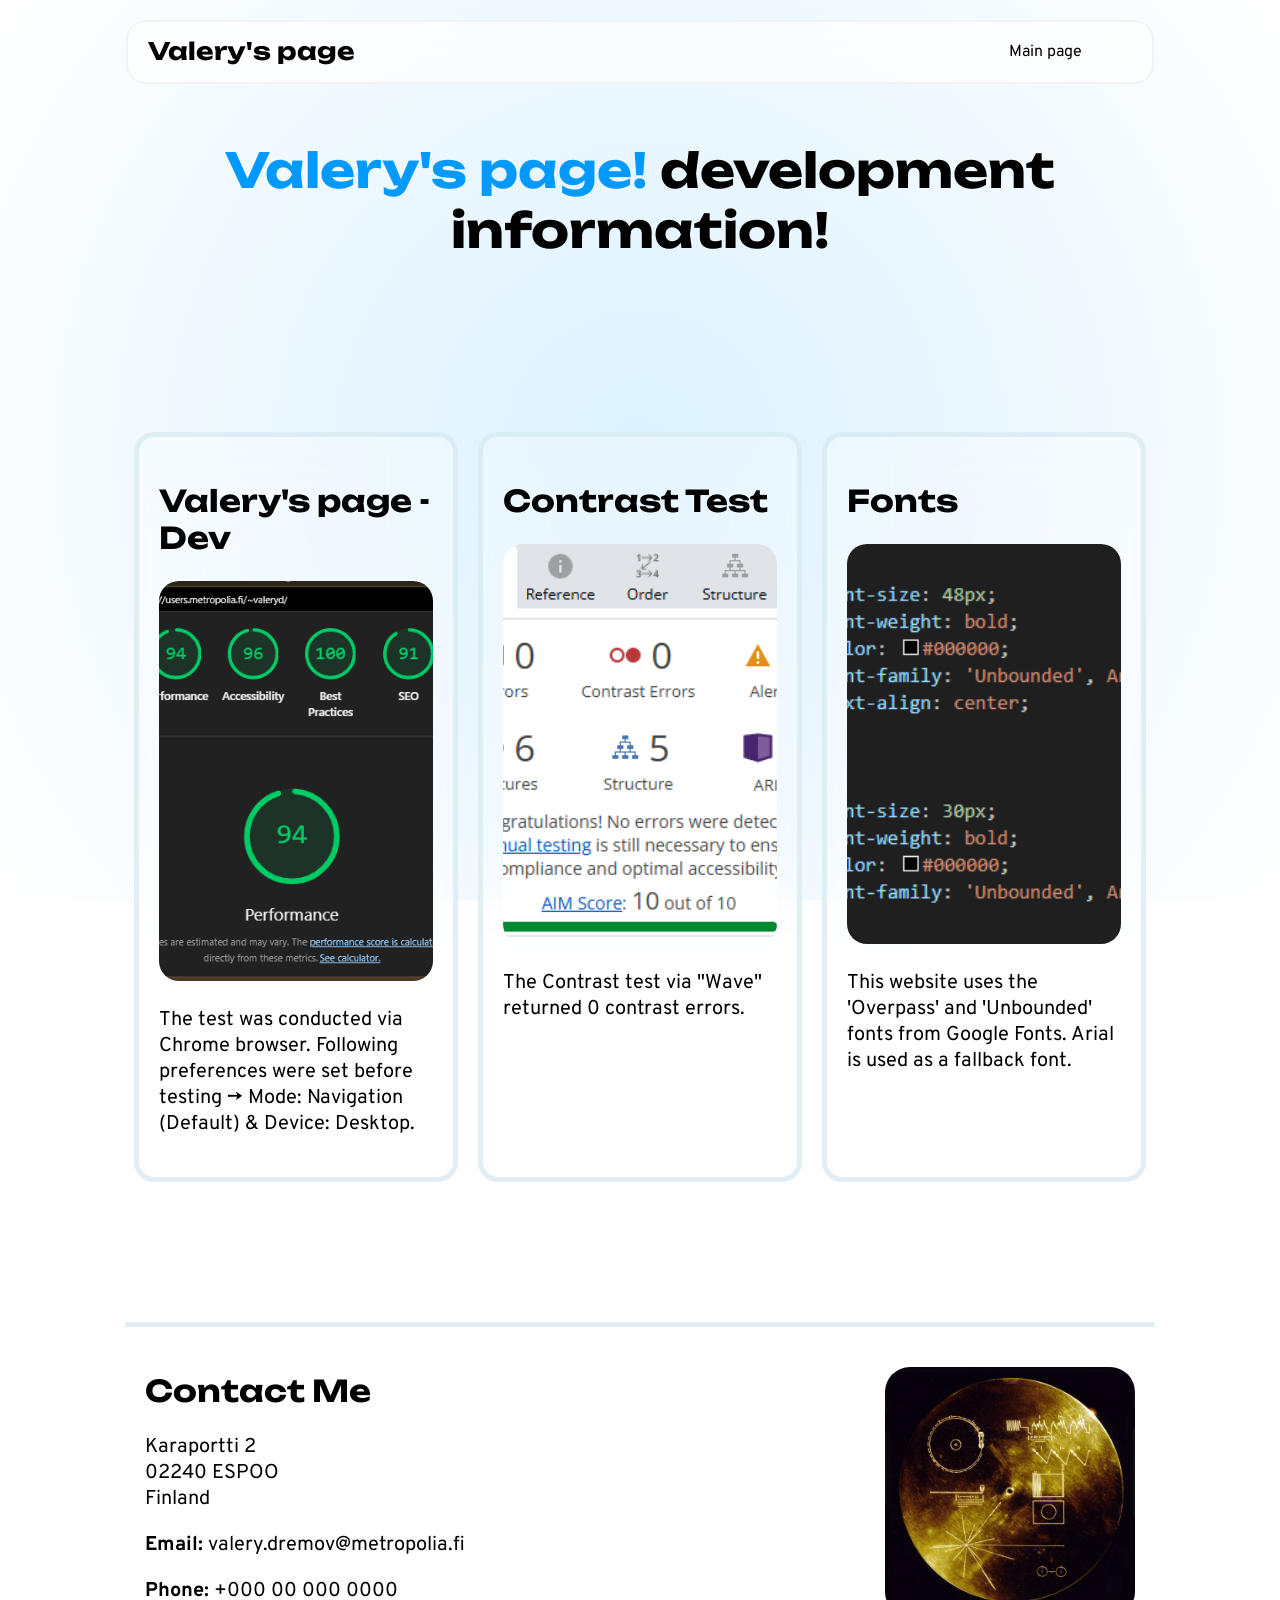
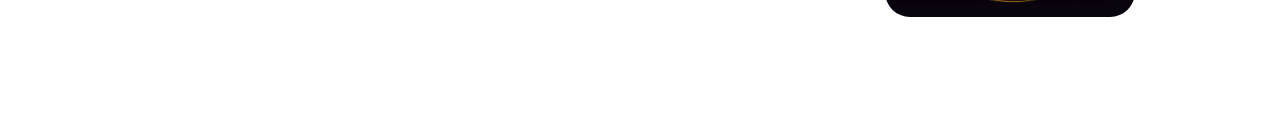
==== dev.html @ bad4673d "Title fix" ====
<!DOCTYPE html>
<html lang="en">

<head>
    <meta charset="UTF-8">
    <meta name="viewport" content="width=device-width, initial-scale=1.0">
    <title>Valery - Welcome!</title>
    <link rel="stylesheet" href="style.css">
    <link href="https://fonts.googleapis.com/css2?family=Overpass" rel="stylesheet">
    <link href="https://fonts.googleapis.com/css2?family=Unbounded" rel="stylesheet">
</head>

<body>
    
    <!-- Header -->
    <div class="header">
        <p class="logo-txt">Valery's page</p>
        <div class="navigation">
            <a href="index.html">Main page</a>
        </div>
    </div>

    <!-- Main -->
    <div class="section-1" id="home">
        <h1><span class="highlight">Valery's page!</span> development information!</h1>
    </div>

    <div class="section-2" id="gallery">
        <div class="card-holder">
            <h2>Valery's page - Dev</h2>
            <img class="card-holder-img" src="assets/google-lighthouse-rs.png" alt="Product 1"></img>
            <p>The test was conducted via Chrome browser. Following preferences were set before testing -> Mode: Navigation (Default) & Device: Desktop.</p>
        </div>
        <div class="card-holder">
            <h2>Contrast Test</h2>
            <img class="card-holder-img" src="assets/wave-contrast-rs.png" alt="Product 2"></img>
            <p>The Contrast test via "Wave" returned 0 contrast errors.</p>
        </div>
        <div class="card-holder">
            <h2>Fonts</h2>
            <img class="card-holder-img" src="assets/css-font-example.png" alt="Product 3"></img>
            <p></p>
            <p>This website uses the 'Overpass' and 'Unbounded' fonts from Google Fonts. Arial is used as a fallback font.</p>
        </div>
    </div>    
     
    <div class="footer" id="contact">
        <div class="contact-holder">
            <div class="contact-info">
                <h2>Contact Me</h2>
                <p>Karaportti 2<br>02240 ESPOO<br>Finland</p>
                <p><b>Email:</b> valery.dremov@metropolia.fi</p>
                <p><b>Phone:</b> +000 00 000 0000</p>
            </div>
            <img class="map-img" src="assets/map.png" alt="Map"></img>
        </div>
    </div>

</body>
---- style.css ----
body {
    font-family: 'Overpass', Arial;
    overflow-x: hidden;
    min-height: 100vh;
    max-width: 100vw;
    overflow-y: auto;
    background: radial-gradient(circle, hsla(204, 100%, 50%, 0.137) 0%, hsl(0, 0%, 100%) 100%);
    background-attachment: fixed;
}

/* Animations */
@keyframes logo-clr-fade {
    from {
        color: #0099ff;
    }
    to {
        color: #000000;
    }
}

/* Global */

* {
    transition: all 0.3s ease;
}

h1 {
    font-size: 48px;
    font-weight: bold;
    color: #000000;
    font-family: 'Unbounded', Arial;
    text-align: center;
}

h2 {
    font-size: 30px;
    font-weight: bold;
    color: #000000;
    font-family: 'Unbounded', Arial;
}

p {
    font-size: 20px;
    color: #000000;
}

.highlight {
    color: #0099ff;
    border-color: #0099ff !important;
}

/* Header */

.header {
    position: fixed;
    width: 80%;
    max-width: 2060px;
    left: 50%;
    top: 20px;
    transform: translateX(-50%);
    height: 60px;
    z-index: 10;
    background: rgba(255, 255, 255, 0.685);
    backdrop-filter: blur(20px);
    border: 2px solid rgba(240, 240, 240, 0.795);
    border-radius: 20px;
    cursor: pointer;
}

.header:hover {
    box-shadow: #0099ff44 0px 0px 100px;
}

.logo-txt {
    position: absolute;
    font-family: 'Unbounded', Arial;
    font-size: 24px;
    left: 20px;
    top: -10px;
    color: rgb(0, 0, 0);
    font-weight: bold;
    animation: logo-clr-fade 3s ease forwards;
}

.navigation {
    position: absolute;
    right: 20px;
    top: 50%;
    transform: translateY(-50%);
}

.header a {
    position: relative;
    color: rgb(0, 0, 0);
    text-decoration: none;
    right: 50px;
    font-size: 16px;
    padding-left: 35px;
    border: 0px;
}

.header a:hover {
    font-size: 20px;
    font-weight: bold;
    color: rgb(0, 153, 255);
}

/* Main */
.section-1 {
    position: relative;
    width: 80%;
    max-width: 2060px;
    top: 100px;
    height: auto;
    padding-bottom: 120px;
    display: flex;
    flex-direction: column;
    align-items: center;
    margin: 0 auto;
}

.section-1-img {
    width: 100%;
    border-radius: 30px;
    
}

.section-1-img-alt {
    font-size: 20px;
    color: rgb(0, 0, 0);
    margin-top: 10px;
    margin: 10px auto 0 auto;
    text-align: center;
}

.section-2 {
    position: relative;
    width: 80%;
    max-width: 2060px;
    top: 120px;
    display: flex;
    flex-wrap: wrap;
    gap: 20px;
    margin: 0 auto;
    padding-bottom: 120px;
}

.card-holder {
    flex: 1;
    min-width: 200px;
    background: rgba(255, 255, 255, 0.301);
    backdrop-filter: blur(30px);
    border-radius: 20px;
    border: 5px solid rgba(212, 232, 240, 0.705);
    padding: 20px;
    color: rgb(0, 0, 0) !important;
    cursor: pointer;
}

.card-holder:hover {
    transform: scale(1.1);
    z-index: 2;
    box-shadow: #959a9c88 0px 0px 80px;
}

.card-holder-img {
    width: 100%;
    height: 400px;
    border-radius: 20px;
    object-fit: cover;
}

.footer {
    position: relative;
    width: 80%;
    max-width: 2060px;
    top: 140px;
    height: auto;
    padding-bottom: 350px;
    display: flex;
    flex-direction: column;
    align-items: center;
    margin: 0 auto;
    background: rgba(255, 255, 255, 0);
}

.contact-holder {
    position: relative;
    width: 98%;
    max-width: 2060px;
    height: auto;
    left: 0;
    padding: 20px;
    border-top: 5px solid rgba(212, 232, 240, 0.705);
}

.contact-info {
    position: absolute;
    left: 20px;
}

.map-img {
    position: absolute;
    width: 250px;
    border-radius: 25px;
    margin-top: 20px;
    right: 20px;
}

/* Mobile */
@media (max-width: 780px) {
    .header {
        width: 95%;
        max-width: 100%;
        height: 120px;
    }

    .navigation {
        position: absolute;
        top: 60%;
        left: 50%;
        width: 100%;
        transform: translateX(-50%);
        display: flex;
        justify-content: center;
        gap: 30px;
    }

    .header a {
        font-size: 20px;
        right: 0;
        padding-left: 0;
    }

    .header a:hover {
        font-size: 20px;
    }

    .logo-txt {
        left: 50%;
        top: 0px;
        transform: translateX(-50%);
        font-size: 21px;
    }

    .section-1, .section-2, .footer {
        width: 95%;
        max-width: 100%;
    }

    .section-1 {
        top: 180px;
    }

    .section-1-img {
        min-height: 400px;
        object-fit: cover;
    }

    .card-holder:hover {
        transform: scale(1);
        box-shadow: none;
    }

    .map-img {
        width: 100px;
    }
}

@media (max-width: 560px) {

    .header {
        height: 100px;
    }

    .logo-txt {
        font-size: 17px;
    }

    .header a {
        font-size: 16px;
    }

    .navigation {
        gap: 25px;
    }

    .section-1 h1 {
        font-size: 32px;
    }

    .map-img {
        display: none;
    }

    .contact-info {
        position: relative;
        left: 0;
        text-align: center;
    }

    .contact-info h2 {
        font-size: 20px;
    }

    .contact-info p {
        font-size: 16px;
    }
}
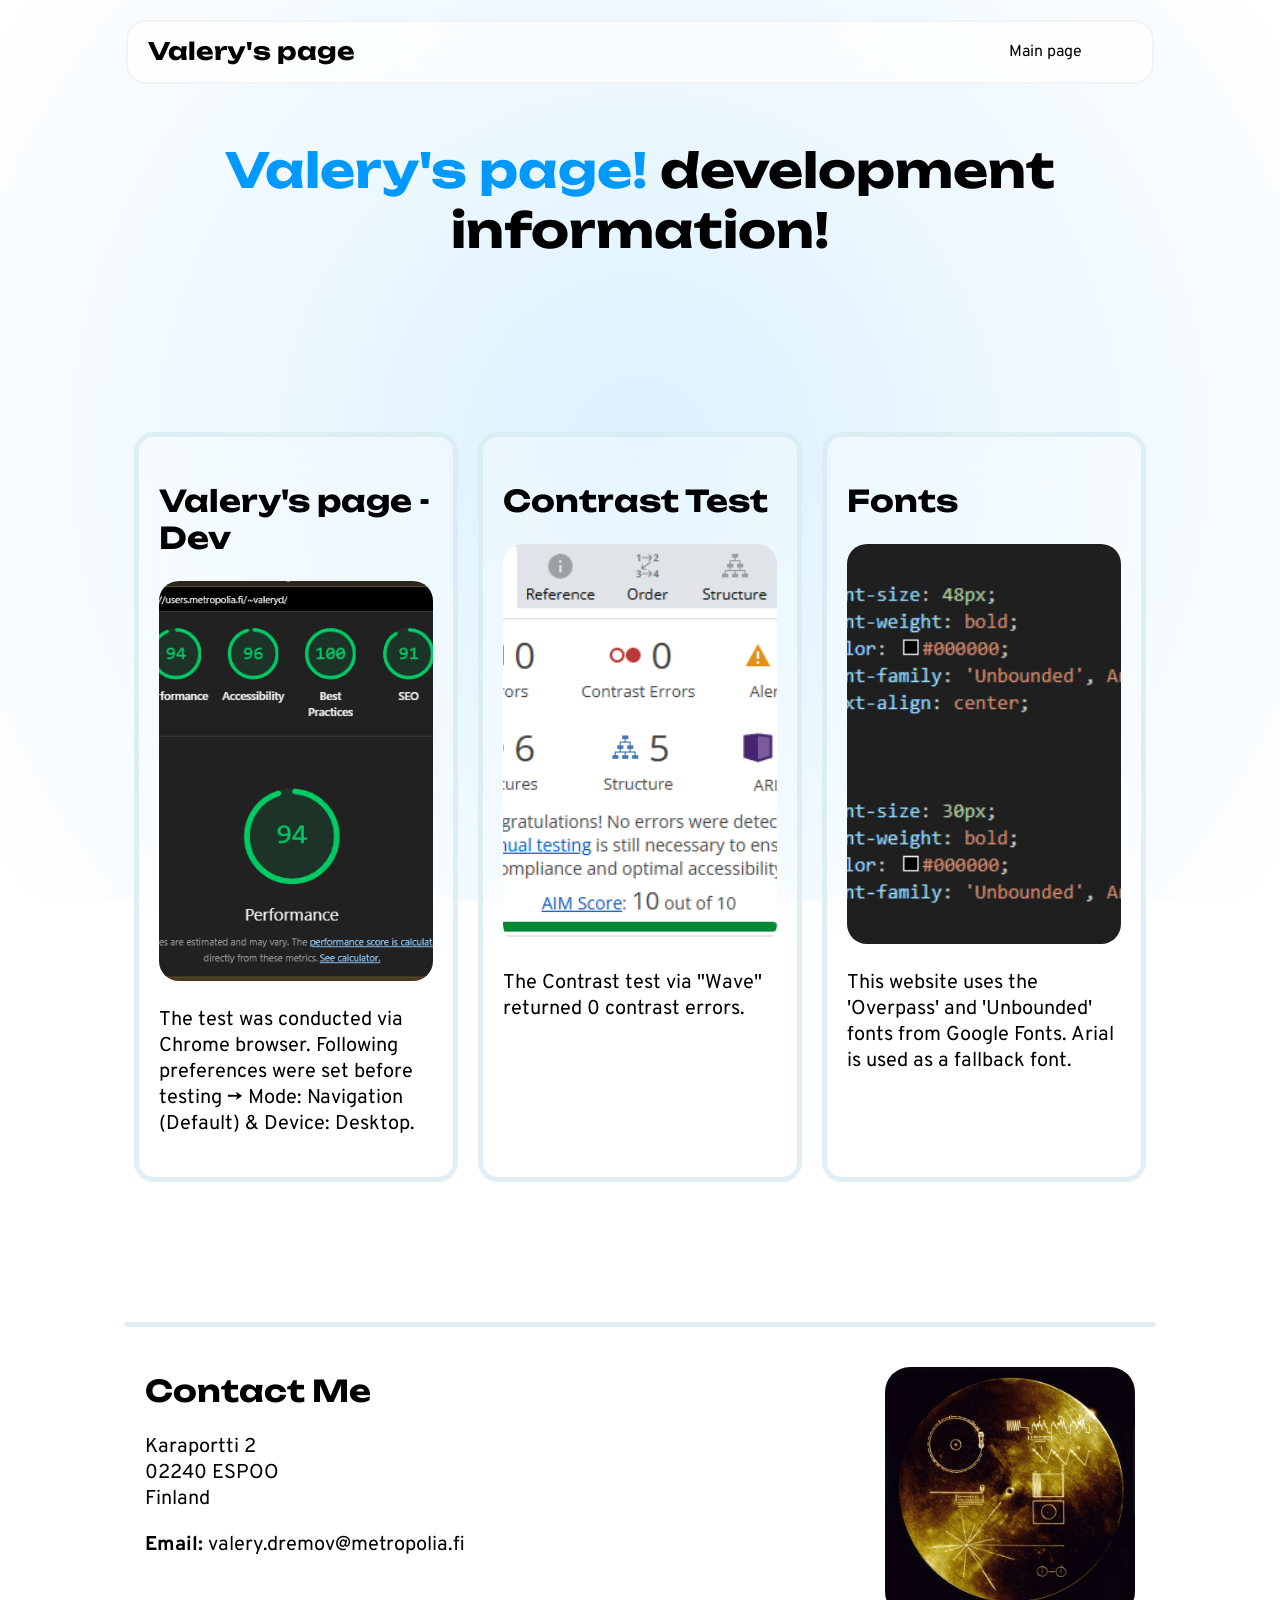
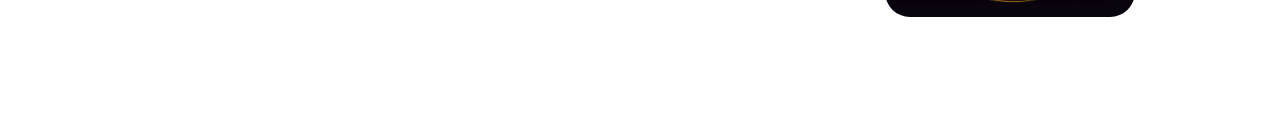
==== commit 05aa5c7c: "Footer fix" ====
--- a/dev.html
+++ b/dev.html
@@ -50,7 +50,6 @@
                 <h2>Contact Me</h2>
                 <p>Karaportti 2<br>02240 ESPOO<br>Finland</p>
                 <p><b>Email:</b> valery.dremov@metropolia.fi</p>
-                <p><b>Phone:</b> +000 00 000 0000</p>
             </div>
             <img class="map-img" src="assets/map.png" alt="Map"></img>
         </div>
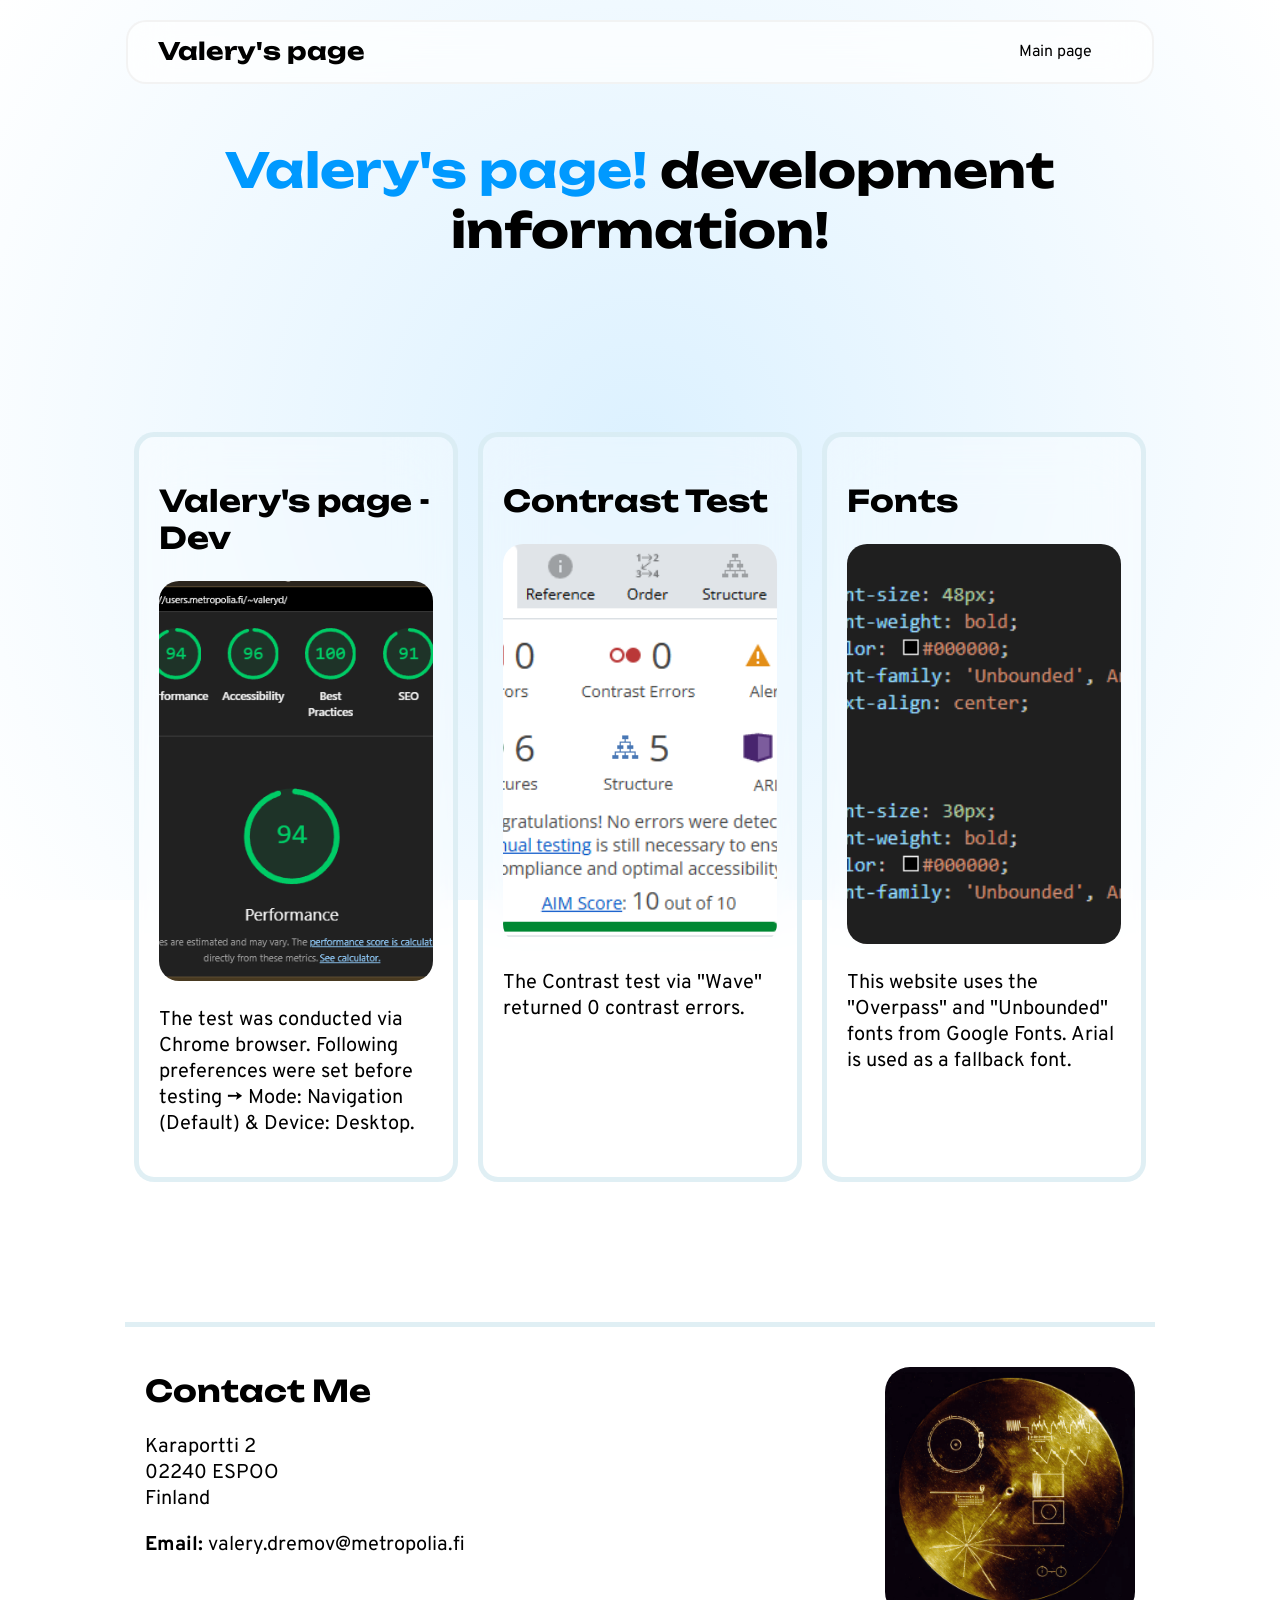
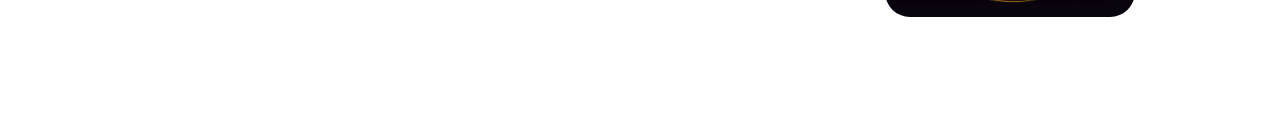
==== commit d865e1e6: "fix" ====
--- a/dev.html
+++ b/dev.html
@@ -40,7 +40,7 @@
             <h2>Fonts</h2>
             <img class="card-holder-img" src="assets/css-font-example.png" alt="Product 3"></img>
             <p></p>
-            <p>This website uses the 'Overpass' and 'Unbounded' fonts from Google Fonts. Arial is used as a fallback font.</p>
+            <p>This website uses the "Overpass" and "Unbounded" fonts from Google Fonts. Arial is used as a fallback font.</p>
         </div>
     </div>    
      
--- a/style.css
+++ b/style.css
@@ -75,7 +75,7 @@
     position: absolute;
     font-family: 'Unbounded', Arial;
     font-size: 24px;
-    left: 20px;
+    left: 30px;
     top: -10px;
     color: rgb(0, 0, 0);
     font-weight: bold;
@@ -84,7 +84,7 @@
 
 .navigation {
     position: absolute;
-    right: 20px;
+    right: 10px;
     top: 50%;
     transform: translateY(-50%);
 }
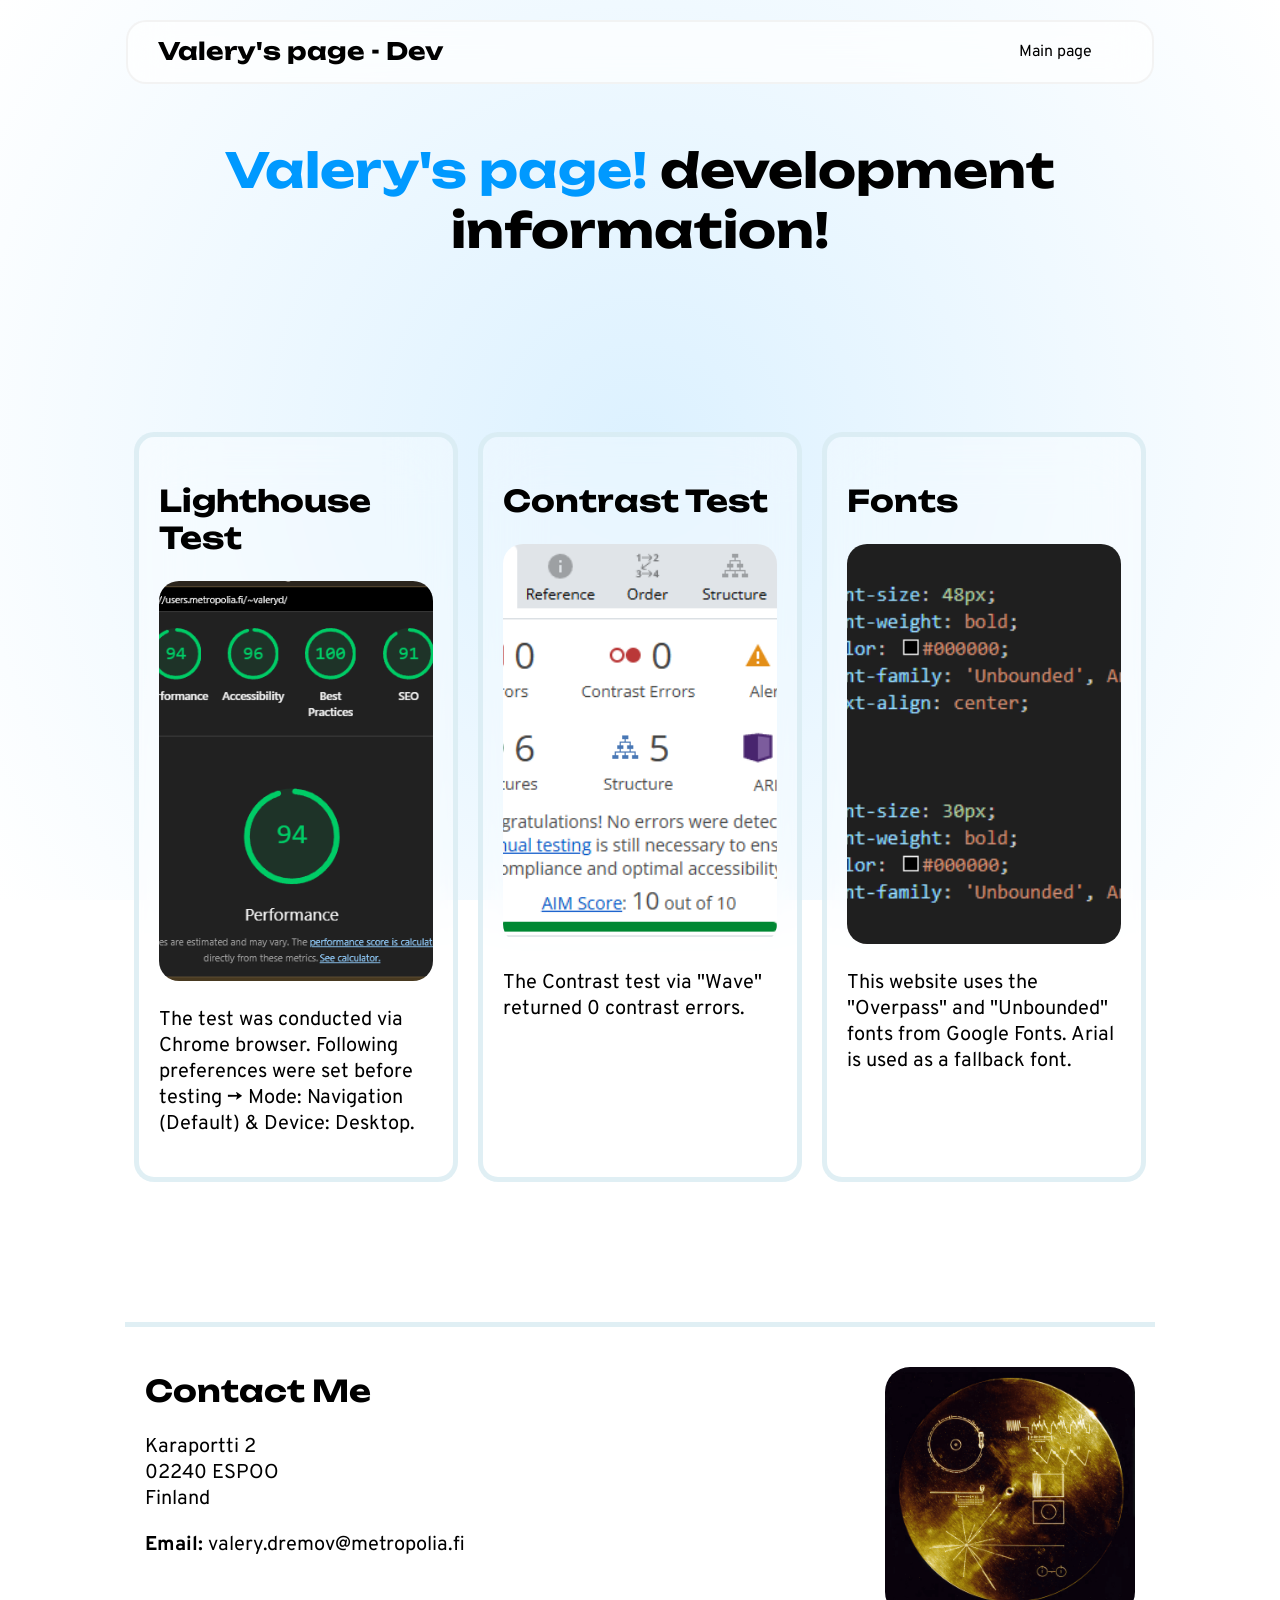
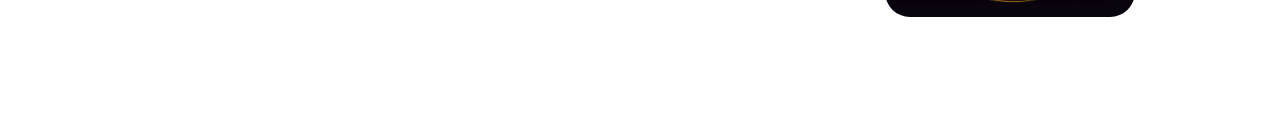
==== commit 81ee6c39: "Fixed card's title" ====
--- a/dev.html
+++ b/dev.html
@@ -14,7 +14,7 @@
     
     <!-- Header -->
     <div class="header">
-        <p class="logo-txt">Valery's page</p>
+        <p class="logo-txt">Valery's page - Dev</p>
         <div class="navigation">
             <a href="index.html">Main page</a>
         </div>
@@ -27,7 +27,7 @@
 
     <div class="section-2" id="gallery">
         <div class="card-holder">
-            <h2>Valery's page - Dev</h2>
+            <h2>Lighthouse Test</h2>
             <img class="card-holder-img" src="assets/google-lighthouse-rs.png" alt="Product 1"></img>
             <p>The test was conducted via Chrome browser. Following preferences were set before testing -> Mode: Navigation (Default) & Device: Desktop.</p>
         </div>
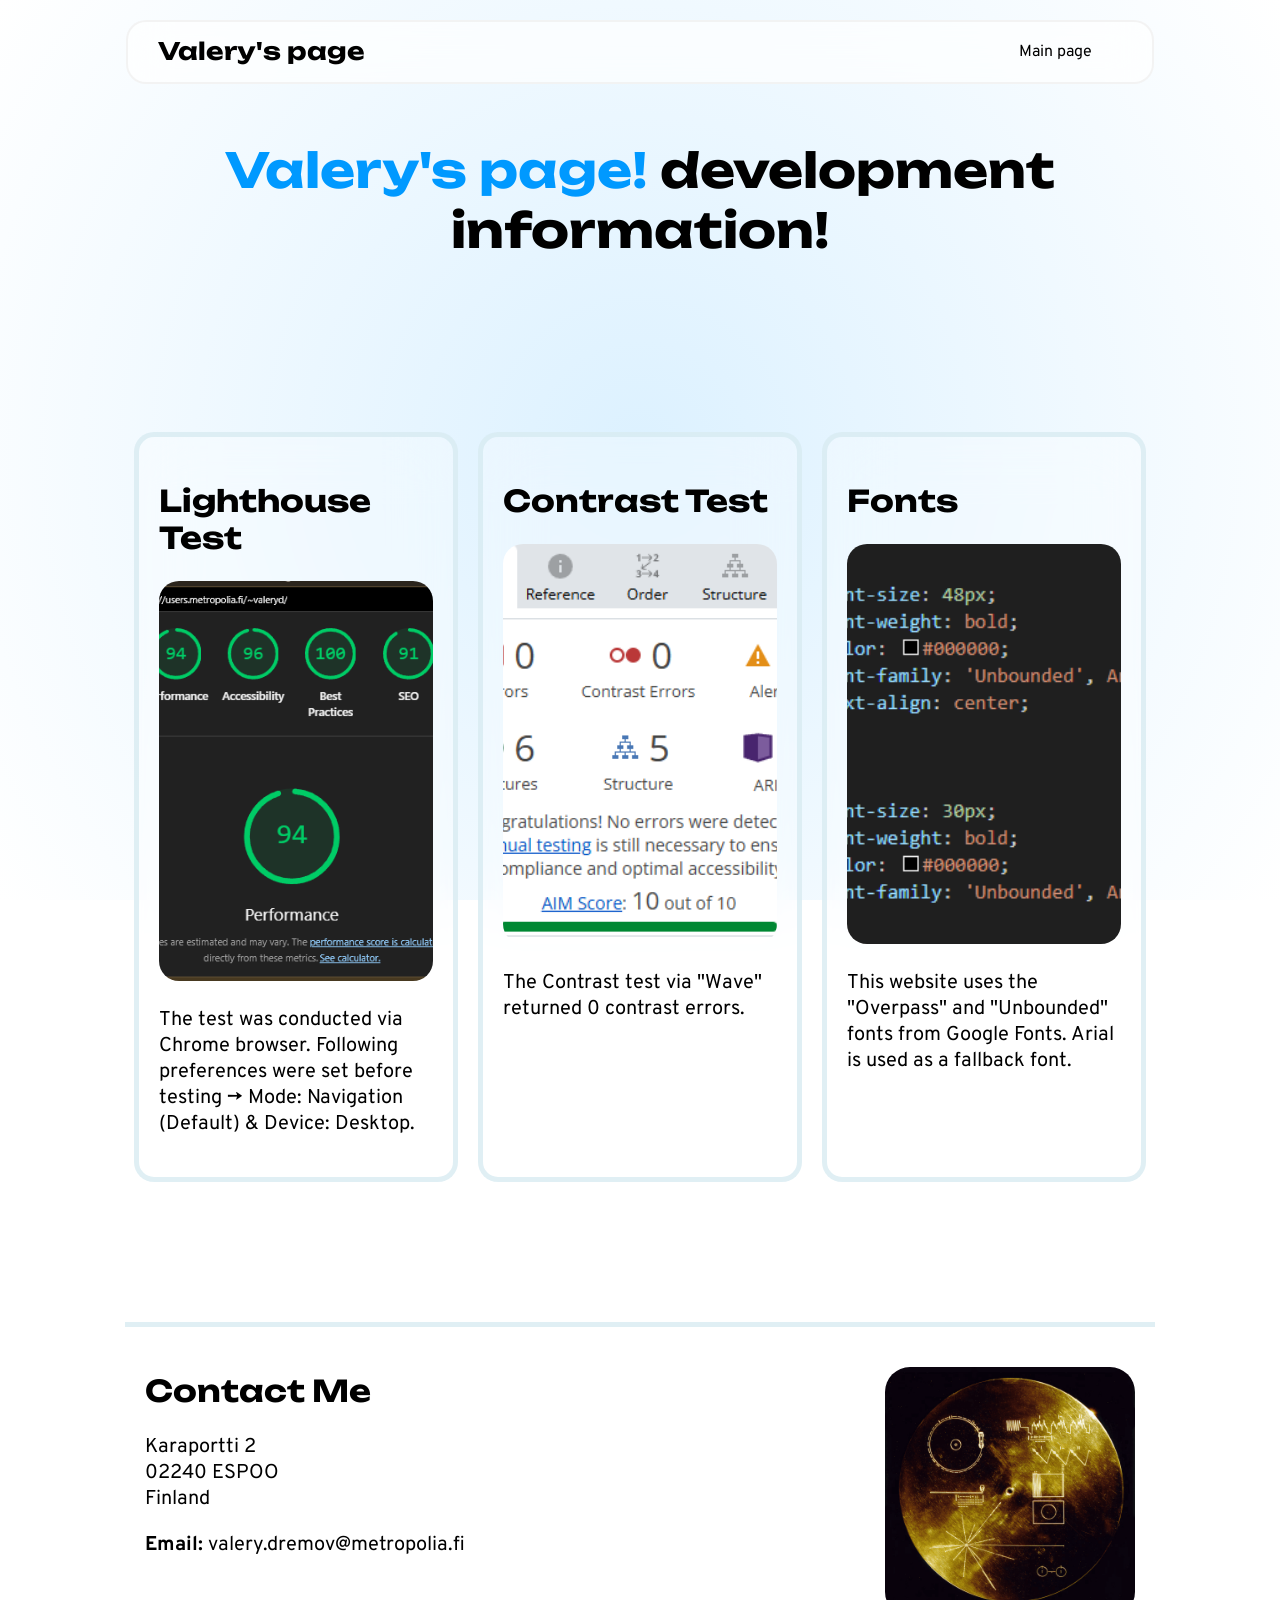
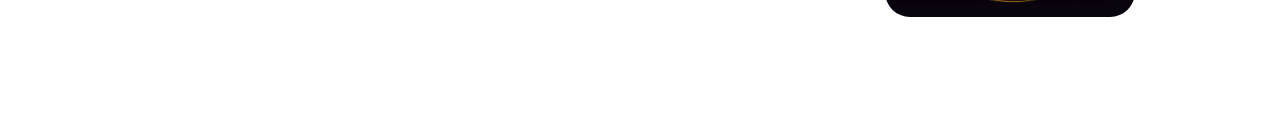
==== commit 8c876e63: "Logo text fix" ====
--- a/dev.html
+++ b/dev.html
@@ -14,7 +14,7 @@
     
     <!-- Header -->
     <div class="header">
-        <p class="logo-txt">Valery's page - Dev</p>
+        <p class="logo-txt">Valery's page</p>
         <div class="navigation">
             <a href="index.html">Main page</a>
         </div>
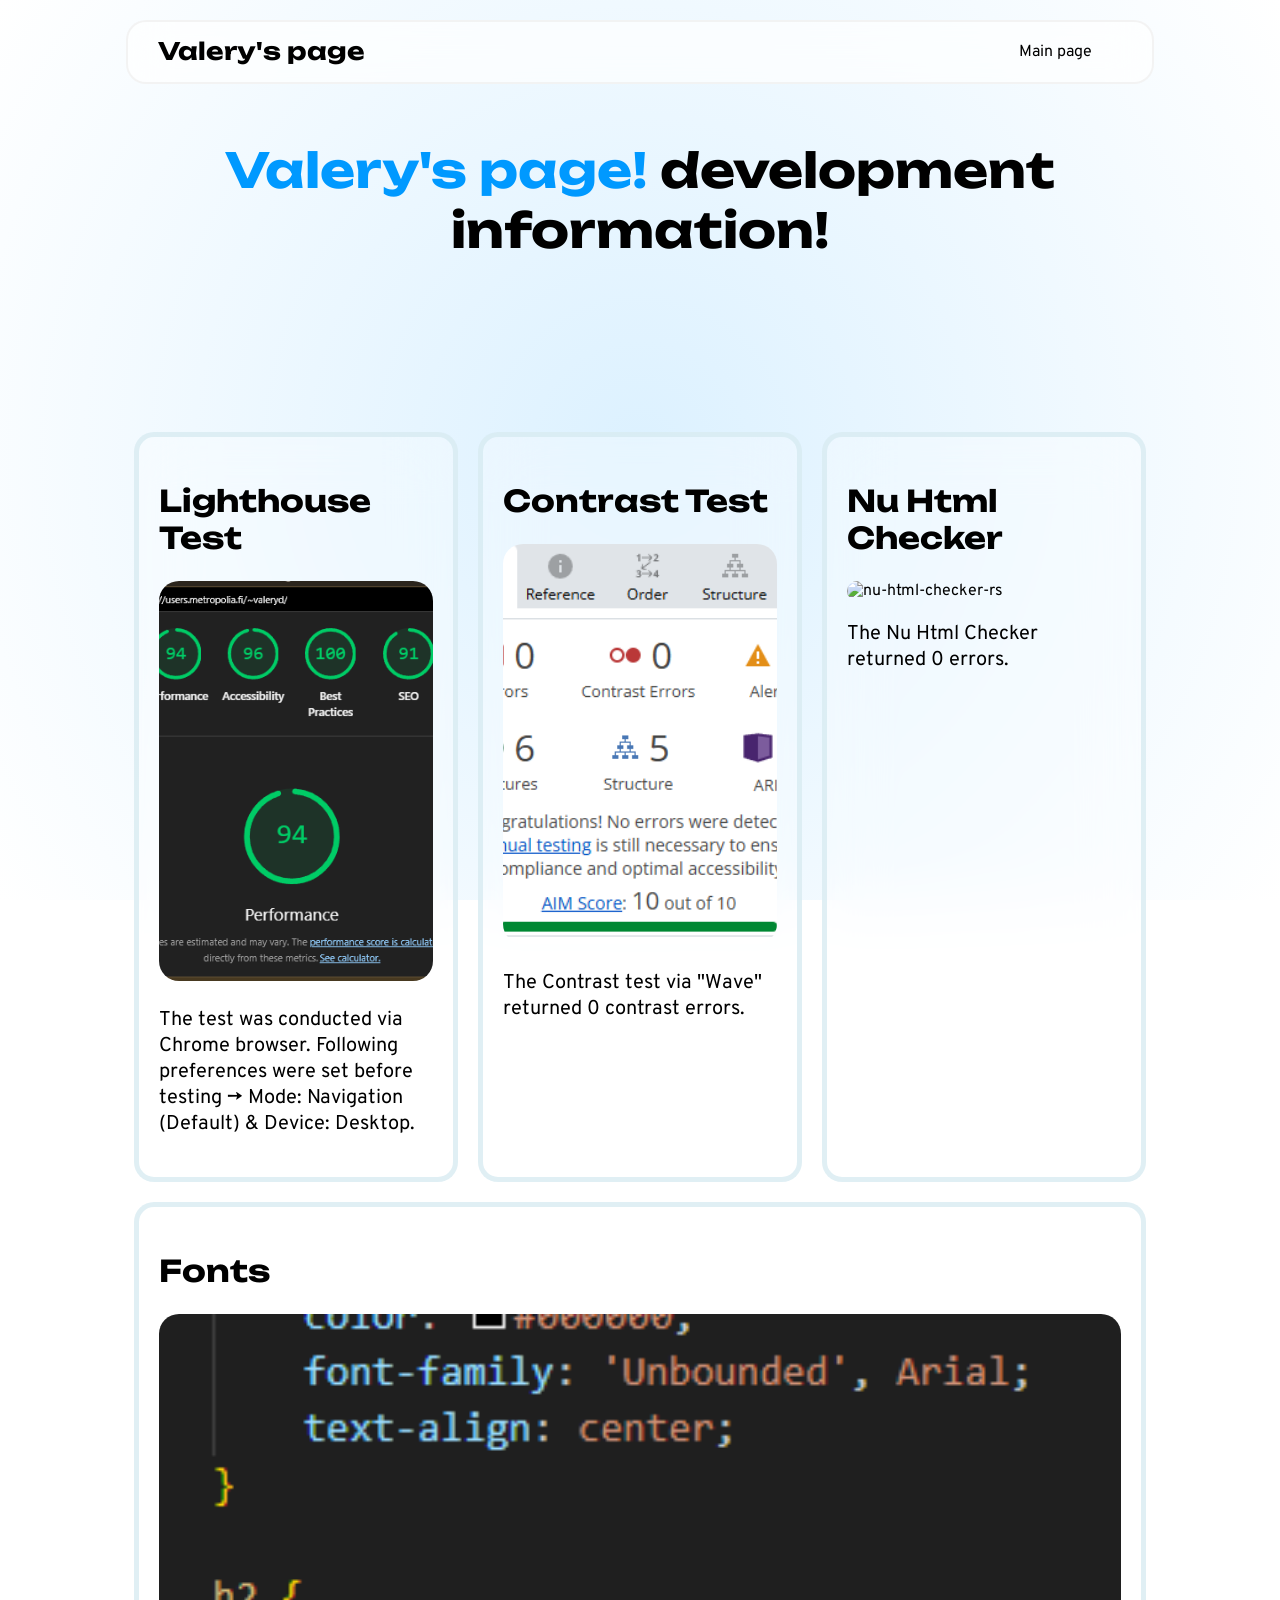
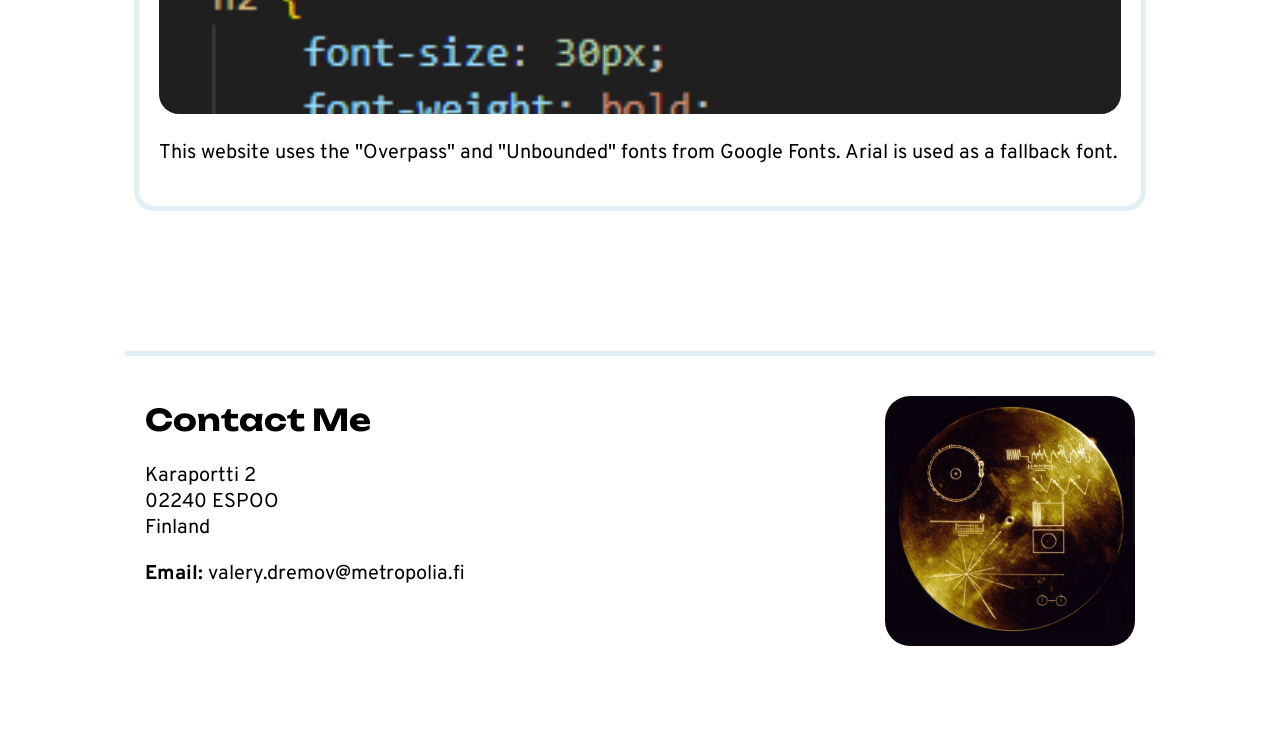
==== commit e7bdf925: "Adding Nu Html Checker to photos" ====
--- a/dev.html
+++ b/dev.html
@@ -28,17 +28,22 @@
     <div class="section-2" id="gallery">
         <div class="card-holder">
             <h2>Lighthouse Test</h2>
-            <img class="card-holder-img" src="assets/google-lighthouse-rs.png" alt="Product 1"></img>
+            <img class="card-holder-img" src="assets/google-lighthouse-rs.png" alt="google-lighthouse-rs">
             <p>The test was conducted via Chrome browser. Following preferences were set before testing -> Mode: Navigation (Default) & Device: Desktop.</p>
         </div>
         <div class="card-holder">
             <h2>Contrast Test</h2>
-            <img class="card-holder-img" src="assets/wave-contrast-rs.png" alt="Product 2"></img>
+            <img class="card-holder-img" src="assets/wave-contrast-rs.png" alt="wave-contrast-rs">
             <p>The Contrast test via "Wave" returned 0 contrast errors.</p>
         </div>
         <div class="card-holder">
+            <h2>Nu Html Checker</h2>
+            <img class="card-holder-img" src="assets/nu-html-checker-rs.png" alt="nu-html-checker-rs">
+            <p>The Nu Html Checker returned 0 errors.</p>
+        </div>
+        <div class="card-holder">
             <h2>Fonts</h2>
-            <img class="card-holder-img" src="assets/css-font-example.png" alt="Product 3"></img>
+            <img class="card-holder-img" src="assets/css-font-example.png" alt="css-font-example">
             <p></p>
             <p>This website uses the "Overpass" and "Unbounded" fonts from Google Fonts. Arial is used as a fallback font.</p>
         </div>
@@ -51,7 +56,7 @@
                 <p>Karaportti 2<br>02240 ESPOO<br>Finland</p>
                 <p><b>Email:</b> valery.dremov@metropolia.fi</p>
             </div>
-            <img class="map-img" src="assets/map.png" alt="Map"></img>
+            <img class="map-img" src="assets/map.png" alt="Map">
         </div>
     </div>
 
